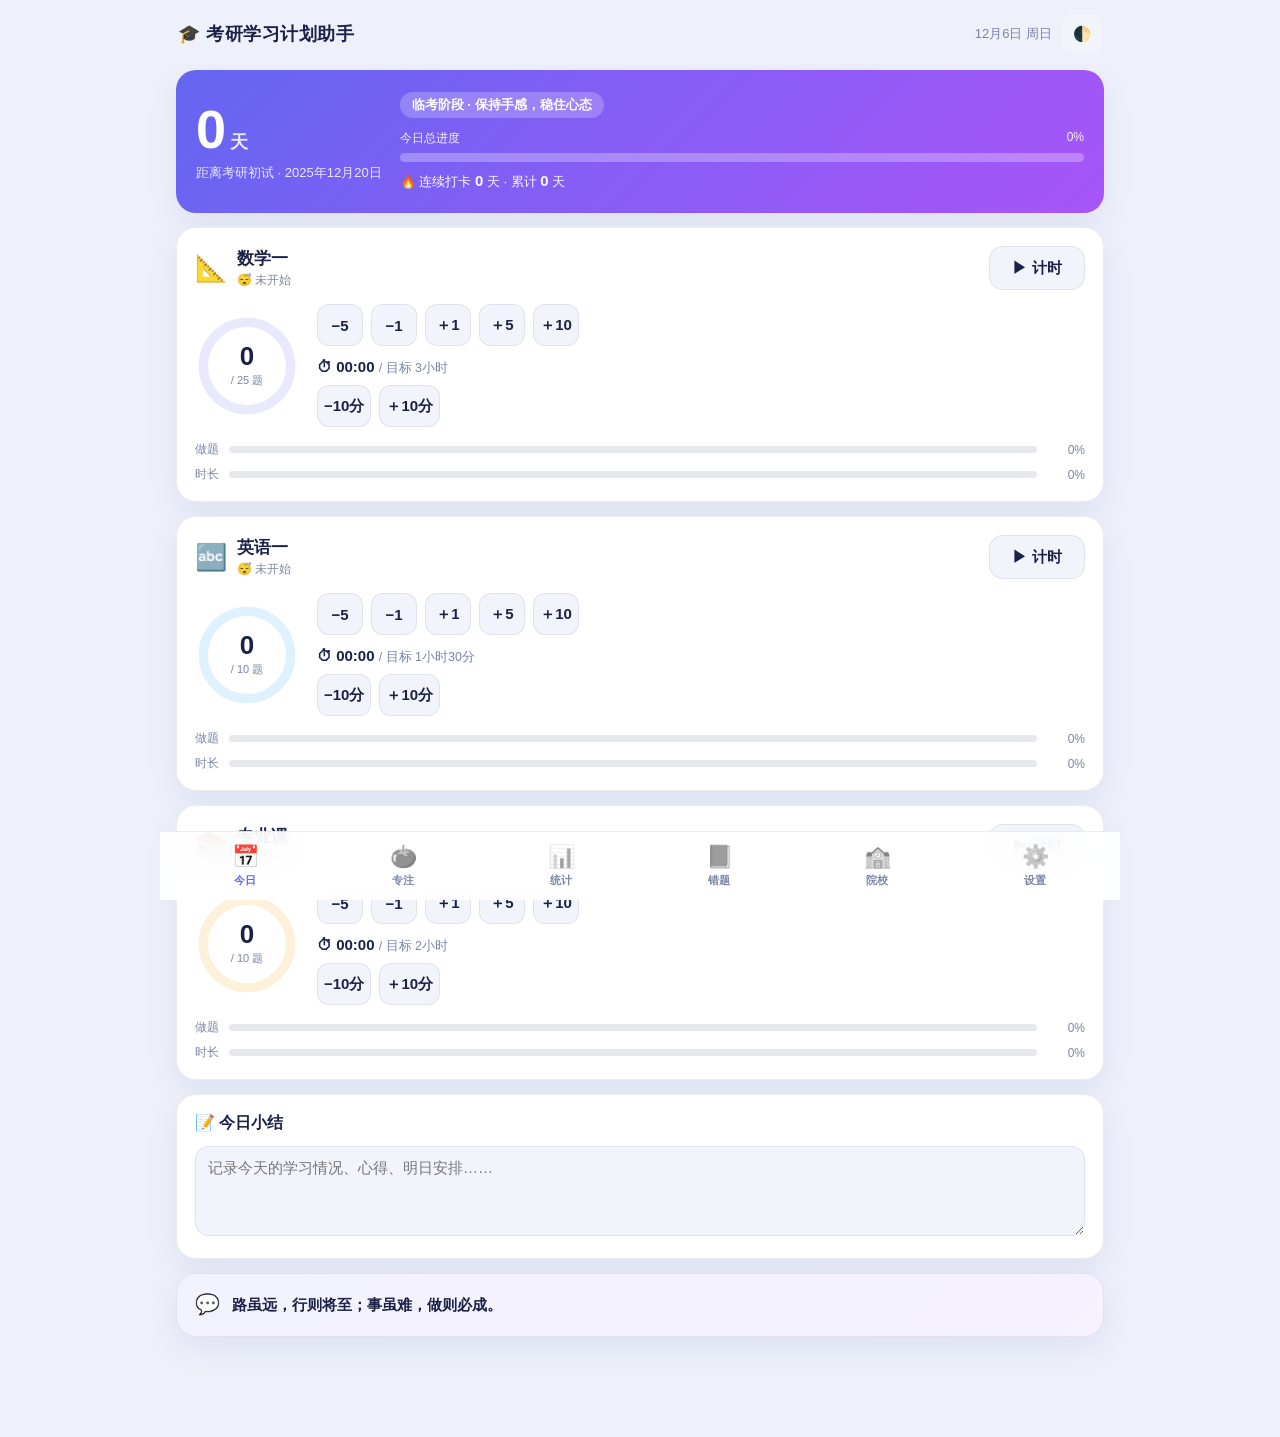
==== index.html @ 438aca84 "考研学习计划助手 v1.0：每日任务/番茄钟/统计/错题/院校信息/PWA" ====
<!DOCTYPE html>
<html lang="zh-CN">
<head>
  <meta charset="utf-8">
  <meta name="viewport" content="width=device-width, initial-scale=1, viewport-fit=cover">
  <meta name="apple-mobile-web-app-capable" content="yes">
  <meta name="mobile-web-app-capable" content="yes">
  <meta name="apple-mobile-web-app-status-bar-style" content="black-translucent">
  <meta name="apple-mobile-web-app-title" content="考研助手">
  <meta name="format-detection" content="telephone=no">
  <meta name="theme-color" content="#6366f1">
  <meta name="description" content="考研学习计划助手：数学一 / 英语一 / 专业课 每日刷题量与学习时长管理">
  <link rel="manifest" href="manifest.webmanifest">
  <link rel="apple-touch-icon" href="icons/icon-180.png">
  <link rel="icon" type="image/png" href="icons/icon-192.png">
  <link rel="stylesheet" href="styles.css">
  <title>考研学习计划助手</title>
</head>
<body>
  <div id="app">

    <!-- ===== 顶栏 ===== -->
    <header class="topbar">
      <div class="brand">🎓 考研学习计划助手</div>
      <div class="topbar-right">
        <span id="todayText" class="today-text"></span>
        <button id="btnTheme" class="icon-btn" title="切换深色模式">🌓</button>
      </div>
    </header>

    <main class="main">

      <!-- ===== 今日 ===== -->
      <section id="page-today" class="page active">
        <div class="card hero">
          <div class="hero-left">
            <div class="hero-count"><span id="countdownNum">--</span><span class="unit">天</span></div>
            <div class="hero-sub">距离考研初试 · <span id="examDateText"></span></div>
          </div>
          <div class="hero-right">
            <div class="phase-badge" id="phaseBadge">备考中</div>
            <div class="hero-progress">
              <div class="hero-progress-label">今日总进度 <span id="overallPct">0%</span></div>
              <div class="progressbar"><div class="progressbar-fill" id="overallFill"></div></div>
            </div>
            <div class="streak-row">🔥 连续打卡 <b id="streakDays">0</b> 天 · 累计 <b id="totalCheckins">0</b> 天</div>
          </div>
        </div>

        <div id="subjectCards"></div>

        <div class="card note-card">
          <div class="card-title">📝 今日小结</div>
          <textarea id="noteInput" placeholder="记录今天的学习情况、心得、明日安排……"></textarea>
        </div>

        <div class="card quote-card">
          <div class="quote-mark">💬</div>
          <div id="quoteText" class="quote-text"></div>
        </div>
      </section>

      <!-- ===== 专注 ===== -->
      <section id="page-focus" class="page">
        <div class="card focus-card">
          <div class="card-title center">🍅 番茄专注</div>
          <div class="subject-chips" id="pomoSubjectChips"></div>
          <div class="pomo-wrap">
            <svg class="pomo-ring" viewBox="0 0 260 260">
              <circle class="pomo-ring-bg" cx="130" cy="130" r="118"></circle>
              <circle class="pomo-ring-fill" id="pomoRing" cx="130" cy="130" r="118"></circle>
            </svg>
            <div class="pomo-center">
              <div class="pomo-time" id="pomoTime">25:00</div>
              <div class="pomo-mode" id="pomoModeText">专注</div>
            </div>
          </div>
          <div class="pomo-controls">
            <button class="btn btn-ghost" data-action="pomoReset" title="重置">↺ 重置</button>
            <button class="btn btn-primary btn-big" id="pomoToggle" data-action="pomoToggle">▶ 开始</button>
            <button class="btn btn-ghost" data-action="pomoSkip" title="跳过本阶段">⏭ 跳过</button>
          </div>
          <div class="pomo-stats">
            今日已完成 <b id="pomoFocusToday">0</b> 个番茄
            <span class="pomo-hint" id="pomoHint"></span>
          </div>
        </div>

        <div class="card">
          <div class="card-title">⏱ 单科计时</div>
          <p class="hint-text">在「今日」页每科卡片上点「开始计时」，专注时长会自动累计到该科今天的学习时间。</p>
        </div>

        <div class="card">
          <div class="card-title">🍅 番茄钟设置</div>
          <div class="form-grid">
            <label class="field">专注时长(分)
              <input type="number" id="set-pomo-focus" min="5" max="120" value="25">
            </label>
            <label class="field">短休息(分)
              <input type="number" id="set-pomo-short" min="1" max="60" value="5">
            </label>
            <label class="field">长休息(分)
              <input type="number" id="set-pomo-long" min="5" max="90" value="15">
            </label>
            <label class="field">几个番茄后长休息
              <input type="number" id="set-pomo-longevery" min="1" max="10" value="4">
            </label>
          </div>
          <label class="switch-row">
            <input type="checkbox" id="set-pomo-auto" checked>
            <span>专注结束后自动开始休息</span>
          </label>
        </div>
      </section>

      <!-- ===== 统计 ===== -->
      <section id="page-stats" class="page">
        <div class="range-toggle">
          <button data-range="7" class="active">近 7 天</button>
          <button data-range="30">近 30 天</button>
        </div>

        <div class="stat-cards">
          <div class="card stat-card">
            <div class="stat-num" id="statTotalProblems">0</div>
            <div class="stat-label">累计做题(题)</div>
          </div>
          <div class="card stat-card">
            <div class="stat-num" id="statTotalTime">0</div>
            <div class="stat-label">累计时长(小时)</div>
          </div>
          <div class="card stat-card">
            <div class="stat-num" id="statAvgTime">0</div>
            <div class="stat-label">日均时长(小时)</div>
          </div>
          <div class="card stat-card">
            <div class="stat-num" id="statBestStreak">0</div>
            <div class="stat-label">最长连击(天)</div>
          </div>
        </div>

        <div class="card">
          <div class="card-title">📈 各科日均</div>
          <div id="statSubjectRows"></div>
        </div>

        <div class="card">
          <div class="card-title">📊 每日做题数</div>
          <canvas id="chartProblems" height="220"></canvas>
          <div class="legend" id="legendProblems"></div>
        </div>

        <div class="card">
          <div class="card-title">⏰ 每日学习时长</div>
          <canvas id="chartTime" height="220"></canvas>
          <div class="legend" id="legendTime"></div>
        </div>

        <div class="card">
          <div class="card-title row-between">
            <span>🗓 打卡日历</span>
            <span class="cal-nav">
              <button class="icon-btn" data-action="calPrev">◀</button>
              <b id="calTitle"></b>
              <button class="icon-btn" data-action="calNext">▶</button>
            </span>
          </div>
          <div class="cal-week">一 二 三 四 五 六 日</div>
          <div id="calGrid" class="cal-grid"></div>
          <div class="cal-legend">
            <span><i style="background:var(--card2)"></i>0%</span>
            <span><i style="background:#c7d2fe"></i>&lt;50%</span>
            <span><i style="background:#818cf8"></i>50–100%</span>
            <span><i style="background:#4f46e5"></i>≥100%</span>
          </div>
        </div>
      </section>

      <!-- ===== 错题 ===== -->
      <section id="page-mistakes" class="page">
        <div class="card">
          <div class="card-title">📕 记录错题</div>
          <form id="mistakeForm" class="mistake-form">
            <div class="form-grid">
              <label class="field">科目
                <select id="mistakeSubject"></select>
              </label>
              <label class="field">错误类型
                <select id="mistakeTag">
                  <option>粗心大意</option>
                  <option>概念不清</option>
                  <option>方法不会</option>
                  <option>计算错误</option>
                  <option>其他</option>
                </select>
              </label>
            </div>
            <label class="field">来源（书/卷/章节，选填）
              <input type="text" id="mistakeSource" placeholder="如：660题 P23 / 2019年真题">
            </label>
            <label class="field">题目要点 / 错误原因
              <textarea id="mistakeContent" rows="2" placeholder="简要记录这道题的知识点或错误原因，方便复习"></textarea>
            </label>
            <button type="submit" class="btn btn-primary btn-block">＋ 加入错题本</button>
          </form>
        </div>

        <div class="mistake-filters" id="mistakeFilters"></div>
        <div id="mistakeList"></div>
      </section>

      <!-- ===== 院校信息 ===== -->
      <section id="page-schools" class="page">
        <div class="card">
          <div class="card-title">🔍 查询院校考试信息</div>
          <p class="hint-text">输入院校或专业名称，直接搜索该校官网发布的招生简章、专业目录、考试大纲、复试分数线等信息（电脑端体验最佳，搜索结果请认准 edu.cn / ac.cn 官网域名）。</p>
          <div class="school-search-row">
            <input type="text" id="schoolSearch" placeholder="如：清华大学 / 计算机 / 金融">
            <button class="btn btn-primary" id="btnSchoolBaidu">百度搜索</button>
            <button class="btn btn-ghost" id="btnSchoolBing">必应搜索</button>
          </div>
        </div>

        <div class="card">
          <div class="card-title">🏛️ 权威入口</div>
          <div class="link-grid" id="officialLinks"></div>
          <div class="sub-title">省级教育考试院（报考、网上确认、查分）</div>
          <div class="link-grid" id="provinceLinks"></div>
        </div>

        <div class="card">
          <div class="card-title">🗓️ 考试信息时间轴（按你设置的考试日期推算）</div>
          <div id="examTimeline"></div>
        </div>

        <div class="card">
          <div class="card-title">🎯 热门院校官方研招网</div>
          <input type="text" id="schoolFilterInput" class="school-filter-input" placeholder="在列表中筛选院校，如：北京 / 计算机类">
          <div class="mistake-filters" id="schoolFilters"></div>
          <div id="schoolList"></div>
          <p class="hint-text">列表未收录的院校：用上方搜索框，或前往「研招网·院校库」查询全部招生单位。</p>
        </div>
      </section>

      <!-- ===== 设置 ===== -->
      <section id="page-settings" class="page">
        <div class="card">
          <div class="card-title">🎯 计划设置</div>
          <label class="field">考研初试日期
            <input type="date" id="set-exam-date">
          </label>
          <div class="subject-settings" id="subjectSettings"></div>
          <button class="btn btn-gradient btn-block" id="btn-smart">✨ 一键智能规划（按剩余天数推荐）</button>
          <p class="hint-text" id="smartHint"></p>
        </div>

        <div class="card">
          <div class="card-title">🔔 每日提醒</div>
          <label class="switch-row">
            <input type="checkbox" id="set-remind-on">
            <span>每天提醒我打卡</span>
          </label>
          <div class="remind-row">
            <label class="field">提醒时间
              <input type="time" id="set-remind-time" value="21:30">
            </label>
            <button class="btn btn-ghost" id="btn-notif-perm">开启系统通知权限</button>
          </div>
          <p class="hint-text">应用打开时会在设定时间弹出提醒；Chrome/Android 支持定时系统通知（iOS 暂不支持定时通知，需保持应用打开）。</p>
        </div>

        <div class="card">
          <div class="card-title">🎨 外观</div>
          <label class="field">主题模式
            <select id="set-theme">
              <option value="auto">跟随系统</option>
              <option value="light">浅色</option>
              <option value="dark">深色</option>
            </select>
          </label>
        </div>

        <div class="card">
          <div class="card-title">💾 数据管理</div>
          <p class="hint-text">所有数据仅保存在这台设备的浏览器里，不会上传到任何服务器。换设备时请先导出备份。</p>
          <div class="btn-row">
            <button class="btn btn-ghost" id="btn-export">导出备份(JSON)</button>
            <button class="btn btn-ghost" id="btn-csv">导出报表(CSV)</button>
          </div>
          <div class="btn-row">
            <button class="btn btn-ghost" id="btn-import">导入备份</button>
            <button class="btn btn-danger" id="btn-clear">清空全部数据</button>
          </div>
          <input type="file" id="file-import" accept=".json,application/json" style="display:none">
        </div>

        <div class="card about-card">
          <div class="card-title">ℹ️ 关于</div>
          <p>考研学习计划助手 v1.0 · 纯本地运行，离线可用。</p>
          <p>科目：数学一 / 英语一 / 专业课 · 功能：每日任务、番茄钟、统计图表、打卡日历、错题本、智能规划、数据备份。</p>
          <p>💡 在 iPad 上使用：用 Safari 打开本应用 → 点右上角「分享」→「添加到主屏幕」，即可像 App 一样全屏使用。</p>
        </div>
      </section>

    </main>

    <!-- ===== 底部导航 ===== -->
    <nav class="tabbar">
      <button class="tab active" data-tab="today"><span class="tab-icon">📅</span><span>今日</span></button>
      <button class="tab" data-tab="focus"><span class="tab-icon">🍅</span><span>专注</span></button>
      <button class="tab" data-tab="stats"><span class="tab-icon">📊</span><span>统计</span></button>
      <button class="tab" data-tab="mistakes"><span class="tab-icon">📕</span><span>错题</span></button>
      <button class="tab" data-tab="schools"><span class="tab-icon">🏫</span><span>院校</span></button>
      <button class="tab" data-tab="settings"><span class="tab-icon">⚙️</span><span>设置</span></button>
    </nav>
  </div>

  <!-- ===== 弹窗 ===== -->
  <div id="modal" class="modal hidden">
    <div class="modal-card">
      <div class="modal-title" id="modalTitle"></div>
      <div class="modal-body" id="modalBody"></div>
      <div class="modal-btns">
        <button class="btn btn-ghost" id="modalCancel">取消</button>
        <button class="btn btn-primary" id="modalOk">确定</button>
      </div>
    </div>
  </div>

  <div id="toast" class="toast"></div>

  <script src="schools-data.js"></script>
  <script src="app.js"></script>
</body>
</html>
---- styles.css ----
/* ============ 考研学习计划助手 - 样式 ============ */
:root {
  --bg: #eef1fa;
  --card: #ffffff;
  --card2: #f2f4fb;
  --text: #1b2147;
  --muted: #7d84a6;
  --primary: #6366f1;
  --primary-2: #8b5cf6;
  --danger: #ef4444;
  --ok: #10b981;
  --border: rgba(27, 33, 71, .08);
  --shadow: 0 10px 30px rgba(80, 90, 160, .10);
  --radius: 20px;
  --math: #6366f1;
  --eng: #0ea5e9;
  --maj: #f59e0b;
}
:root.dark {
  --bg: #0e1120;
  --card: #191d33;
  --card2: #242a48;
  --text: #e9ebf8;
  --muted: #8e95bd;
  --border: rgba(255, 255, 255, .09);
  --shadow: 0 10px 30px rgba(0, 0, 0, .45);
}
@media (prefers-color-scheme: dark) {
  :root:not(.light) {
    --bg: #0e1120;
    --card: #191d33;
    --card2: #242a48;
    --text: #e9ebf8;
    --muted: #8e95bd;
    --border: rgba(255, 255, 255, .09);
    --shadow: 0 10px 30px rgba(0, 0, 0, .45);
  }
}

* { box-sizing: border-box; -webkit-tap-highlight-color: transparent; }
html, body { margin: 0; padding: 0; }
body {
  font-family: -apple-system, BlinkMacSystemFont, "PingFang SC", "Hiragino Sans GB", "Microsoft YaHei", sans-serif;
  background: var(--bg);
  color: var(--text);
  min-height: 100vh;
  -webkit-font-smoothing: antialiased;
  touch-action: manipulation;
  user-select: none;
  -webkit-user-select: none;
}
input, textarea, select { user-select: text; -webkit-user-select: text; }
button { font-family: inherit; color: inherit; }

/* ============ 布局 ============ */
#app { max-width: 960px; margin: 0 auto; padding-bottom: calc(70px + env(safe-area-inset-bottom)); }

.topbar {
  position: sticky; top: 0; z-index: 50;
  display: flex; align-items: center; justify-content: space-between;
  padding: calc(14px + env(safe-area-inset-top)) 18px 10px;
  background: var(--bg);
  background: color-mix(in srgb, var(--bg) 82%, transparent);
  backdrop-filter: blur(18px);
  -webkit-backdrop-filter: blur(18px);
}
.brand { font-size: 18px; font-weight: 800; letter-spacing: .5px; }
.topbar-right { display: flex; align-items: center; gap: 10px; }
.today-text { font-size: 13px; color: var(--muted); }

.main { padding: 6px 16px 16px; display: block; }
.page { display: none; animation: fadein .22s ease; }
.page.active { display: block; }
@keyframes fadein { from { opacity: 0; transform: translateY(6px); } to { opacity: 1; transform: none; } }

/* ============ 卡片 ============ */
.card {
  background: var(--card);
  border: 1px solid var(--border);
  border-radius: var(--radius);
  box-shadow: var(--shadow);
  padding: 18px;
  margin-bottom: 14px;
}
.card-title { font-size: 16px; font-weight: 700; margin-bottom: 12px; }
.card-title.center { text-align: center; }
.row-between { display: flex; align-items: center; justify-content: space-between; }
.hint-text { font-size: 13px; color: var(--muted); line-height: 1.6; margin: 8px 0 0; }

/* ============ Hero ============ */
.hero {
  background: linear-gradient(135deg, #6366f1 0%, #8b5cf6 55%, #a855f7 100%);
  color: #fff; border: none;
  display: flex; gap: 18px; align-items: center;
  padding: 22px 20px;
}
.hero-left { flex: 0 0 auto; }
.hero-count { font-size: 54px; font-weight: 800; line-height: 1; }
.hero-count .unit { font-size: 18px; font-weight: 600; margin-left: 4px; opacity: .85; }
.hero-sub { font-size: 13px; opacity: .85; margin-top: 8px; }
.hero-right { flex: 1; min-width: 0; }
.phase-badge {
  display: inline-block; background: rgba(255,255,255,.22);
  padding: 4px 12px; border-radius: 999px; font-size: 13px; font-weight: 600;
}
.hero-progress { margin-top: 12px; }
.hero-progress-label { font-size: 12px; opacity: .9; margin-bottom: 6px; display: flex; justify-content: space-between; }
.streak-row { margin-top: 10px; font-size: 13px; opacity: .95; }
.streak-row b { font-size: 15px; }

.progressbar { height: 9px; border-radius: 999px; background: rgba(27,33,71,.10); overflow: hidden; }
.progressbar-fill {
  height: 100%; border-radius: 999px;
  background: linear-gradient(90deg, var(--primary), var(--primary-2));
  transition: width .35s ease;
}
.hero .progressbar { background: rgba(255,255,255,.28); }
.hero .progressbar-fill { background: #fff; }

/* ============ 科目卡片 ============ */
.subject-card { --sc: #6366f1; }
.sc-head { display: flex; align-items: center; gap: 10px; }
.sc-icon { font-size: 26px; }
.sc-titles { flex: 1; min-width: 0; }
.sc-title { font-size: 17px; font-weight: 800; }
.sc-status { font-size: 12px; color: var(--muted); margin-top: 2px; }
.sc-timer { min-width: 96px; }
.sc-timer.running { background: var(--sc); color: #fff; animation: pulse 1.6s infinite; }
@keyframes pulse { 0%,100% { box-shadow: 0 0 0 0 rgba(99,102,241,.45); box-shadow: 0 0 0 0 color-mix(in srgb, var(--sc) 45%, transparent); } 50% { box-shadow: 0 0 0 10px transparent; } }

.sc-body { display: flex; align-items: center; gap: 18px; margin-top: 14px; }
.ring-block { position: relative; width: 104px; height: 104px; flex: 0 0 auto; cursor: pointer; }
.ring { width: 100%; height: 100%; transform: rotate(-90deg); }
.ring-bg, .ring-fill { fill: none; stroke-width: 9; }
.ring-bg { stroke: rgba(99, 102, 241, .15); stroke: color-mix(in srgb, var(--sc) 14%, transparent); }
.ring-fill { stroke-linecap: round; transition: stroke-dashoffset .4s ease; }
.ring-center {
  position: absolute; inset: 0; display: flex; flex-direction: column;
  align-items: center; justify-content: center; pointer-events: none;
}
.ring-num { font-size: 26px; font-weight: 800; line-height: 1; }
.ring-cap { font-size: 11px; color: var(--muted); margin-top: 4px; }
.ring-over { color: var(--ok); }

.sc-side { flex: 1; min-width: 0; }
.sc-btns { display: flex; gap: 8px; flex-wrap: wrap; }
.sc-time { font-size: 15px; font-weight: 700; margin-top: 12px; cursor: pointer; color: var(--text); }
.sc-time small { color: var(--muted); font-weight: 400; }
.sc-time-btns { display: flex; gap: 8px; margin-top: 8px; }
.sc-bars { margin-top: 14px; display: flex; flex-direction: column; gap: 8px; }
.mini-row { display: flex; align-items: center; gap: 10px; font-size: 12px; color: var(--muted); }
.mini-row .progressbar { flex: 1; height: 7px; }
.mini-row span:last-child { width: 38px; text-align: right; }

/* ============ 按钮 ============ */
.btn {
  appearance: none; border: none; cursor: pointer;
  min-height: 44px; padding: 0 18px; border-radius: 14px;
  font-size: 15px; font-weight: 600; transition: transform .1s, opacity .15s;
  display: inline-flex; align-items: center; justify-content: center; gap: 6px;
}
.btn:active { transform: scale(.96); }
.btn-primary { background: linear-gradient(135deg, var(--primary), var(--primary-2)); color: #fff; box-shadow: 0 6px 18px rgba(99,102,241,.35); }
.btn-gradient { background: linear-gradient(135deg, #f59e0b, #ef4444); color: #fff; box-shadow: 0 6px 18px rgba(245,158,11,.3); }
.btn-ghost { background: var(--card2); color: var(--text); border: 1px solid var(--border); }
.btn-danger { background: #fdecec; background: color-mix(in srgb, var(--danger) 12%, var(--card)); color: var(--danger); border: 1px solid rgba(239, 68, 68, .3); border: 1px solid color-mix(in srgb, var(--danger) 30%, transparent); }
.btn-big { flex: 1.4; font-size: 17px; }
.btn-block { width: 100%; }
.btn-row { display: flex; gap: 10px; margin-top: 10px; }
.btn-row .btn { flex: 1; }

.step-btn {
  appearance: none; border: 1px solid var(--border); background: var(--card2);
  color: var(--text); cursor: pointer; border-radius: 12px;
  min-width: 46px; min-height: 42px; font-size: 15px; font-weight: 700;
  transition: transform .1s;
}
.step-btn:active { transform: scale(.92); }

.icon-btn {
  appearance: none; border: none; background: var(--card2); color: var(--text);
  cursor: pointer; border-radius: 12px; min-width: 40px; min-height: 40px;
  font-size: 15px; display: inline-flex; align-items: center; justify-content: center;
}

/* ============ 表单 ============ */
.field { display: block; font-size: 13px; color: var(--muted); margin-bottom: 12px; font-weight: 600; }
.field input, .field select, .field textarea {
  display: block; width: 100%; margin-top: 6px;
  background: var(--card2); color: var(--text);
  border: 1.5px solid var(--border); border-radius: 12px;
  padding: 11px 12px; font-size: 16px; font-family: inherit;
  outline: none; -webkit-appearance: none; appearance: none;
}
.field input:focus, .field select:focus, .field textarea:focus { border-color: var(--primary); }
.form-grid { display: grid; grid-template-columns: 1fr 1fr; gap: 0 12px; }
textarea { resize: vertical; min-height: 72px; }
#noteInput { width: 100%; min-height: 90px; background: var(--card2); border: 1.5px solid var(--border); border-radius: 14px; padding: 12px; font-size: 15px; color: var(--text); font-family: inherit; outline: none; }
#noteInput:focus { border-color: var(--primary); }

.switch-row { display: flex; align-items: center; gap: 10px; font-size: 15px; font-weight: 600; cursor: pointer; margin-top: 10px; }
.switch-row input { width: 22px; height: 22px; accent-color: var(--primary); }
.remind-row { display: flex; gap: 10px; align-items: flex-end; margin-top: 6px; flex-wrap: wrap; }
.remind-row .field { margin-bottom: 0; flex: 1; min-width: 140px; }

/* ============ 科目设置 ============ */
.subj-set { border: 1px solid var(--border); border-radius: 16px; padding: 14px; margin-bottom: 12px; background: var(--card2); }
.subj-set-head { display: flex; align-items: center; gap: 8px; margin-bottom: 10px; font-size: 16px; }
.subj-set-head input { background: transparent; border: none; border-bottom: 1.5px dashed var(--border); color: var(--text); font-size: 16px; font-weight: 700; padding: 4px 6px; outline: none; width: 100%; }

/* ============ 底部导航 ============ */
.tabbar {
  position: fixed; bottom: 0; left: 50%; transform: translateX(-50%);
  width: 100%; max-width: 960px; z-index: 60;
  display: flex;
  background: var(--card);
  background: color-mix(in srgb, var(--card) 88%, transparent);
  backdrop-filter: blur(20px);
  -webkit-backdrop-filter: blur(20px);
  border-top: 1px solid var(--border);
  padding: 6px 6px calc(6px + env(safe-area-inset-bottom));
}
.tab {
  flex: 1; appearance: none; border: none; background: transparent; cursor: pointer;
  display: flex; flex-direction: column; align-items: center; gap: 3px;
  padding: 6px 0; border-radius: 14px; color: var(--muted);
  font-size: 11px; font-weight: 600; transition: color .15s;
}
.tab-icon { font-size: 22px; filter: grayscale(1) opacity(.65); transition: filter .15s; }
.tab.active { color: var(--primary); }
.tab.active .tab-icon { filter: none; }

/* ============ 统计 ============ */
.range-toggle { display: flex; background: var(--card); border: 1px solid var(--border); border-radius: 14px; padding: 4px; margin-bottom: 14px; box-shadow: var(--shadow); }
.range-toggle button {
  flex: 1; appearance: none; border: none; background: transparent; cursor: pointer;
  min-height: 40px; border-radius: 11px; font-size: 15px; font-weight: 700; color: var(--muted);
}
.range-toggle button.active { background: linear-gradient(135deg, var(--primary), var(--primary-2)); color: #fff; }
.stat-cards { display: grid; grid-template-columns: repeat(auto-fit, minmax(150px, 1fr)); gap: 12px; }
.stat-card { text-align: center; padding: 16px 10px; }
.stat-num { font-size: 30px; font-weight: 800; background: linear-gradient(135deg, var(--primary), var(--primary-2)); -webkit-background-clip: text; background-clip: text; color: transparent; }
.stat-label { font-size: 12px; color: var(--muted); margin-top: 4px; }
.legend { display: flex; flex-wrap: wrap; gap: 12px; margin-top: 10px; font-size: 12px; color: var(--muted); }
.legend span { display: inline-flex; align-items: center; gap: 5px; }
.legend i { width: 10px; height: 10px; border-radius: 3px; display: inline-block; }
canvas { width: 100%; }
.subj-stat-row { display: flex; align-items: center; justify-content: space-between; padding: 9px 0; border-bottom: 1px dashed var(--border); font-size: 14px; }
.subj-stat-row:last-child { border-bottom: none; }

/* ============ 日历 ============ */
.cal-nav { display: inline-flex; align-items: center; gap: 8px; }
.cal-nav b { min-width: 92px; text-align: center; font-size: 14px; }
.cal-week { display: grid; grid-template-columns: repeat(7, 1fr); text-align: center; font-size: 12px; color: var(--muted); margin: 8px 0 6px; }
.cal-grid { display: grid; grid-template-columns: repeat(7, 1fr); gap: 6px; }
.cal-cell {
  appearance: none; border: none; cursor: pointer; aspect-ratio: 1;
  border-radius: 12px; font-size: 14px; font-weight: 600;
  display: flex; align-items: center; justify-content: center;
  background: var(--card2); color: var(--text);
}
.cal-cell.today { outline: 2.5px solid var(--primary); outline-offset: 1px; }
.cal-cell.future { opacity: .35; pointer-events: none; }
.cal-legend { display: flex; gap: 12px; font-size: 11px; color: var(--muted); margin-top: 10px; flex-wrap: wrap; }
.cal-legend i { width: 12px; height: 12px; border-radius: 4px; display: inline-block; margin-right: 4px; vertical-align: -2px; }

/* ============ 番茄钟 ============ */
.subject-chips { display: flex; gap: 8px; justify-content: center; flex-wrap: wrap; margin-bottom: 14px; }
.chip {
  appearance: none; border: 1.5px solid var(--border); background: var(--card2); color: var(--text);
  cursor: pointer; border-radius: 999px; padding: 8px 16px; font-size: 14px; font-weight: 700;
}
.pomo-wrap { position: relative; width: min(280px, 76vw); margin: 6px auto 4px; }
.pomo-ring { width: 100%; height: auto; transform: rotate(-90deg); display: block; }
.pomo-ring-bg, .pomo-ring-fill { fill: none; stroke-width: 10; }
.pomo-ring-bg { stroke: rgba(99, 102, 241, .14); stroke: color-mix(in srgb, var(--primary) 13%, transparent); }
.pomo-ring-fill { stroke: var(--primary); stroke-linecap: round; transition: stroke-dashoffset .3s linear; }
.pomo-center { position: absolute; inset: 0; display: flex; flex-direction: column; align-items: center; justify-content: center; }
.pomo-time { font-size: 52px; font-weight: 800; letter-spacing: 2px; font-variant-numeric: tabular-nums; }
.pomo-mode { font-size: 14px; font-weight: 700; color: var(--muted); margin-top: 2px; padding: 3px 14px; border-radius: 999px; background: var(--card2); }
.pomo-controls { display: flex; gap: 10px; margin-top: 16px; }
.pomo-stats { text-align: center; font-size: 13px; color: var(--muted); margin-top: 14px; }
.pomo-stats b { color: var(--text); font-size: 15px; }
.pomo-hint { display: block; margin-top: 4px; }

/* ============ 错题 ============ */
.mistake-filters { display: flex; gap: 8px; flex-wrap: wrap; margin-bottom: 12px; }
.mistake-item.mastered { opacity: .55; }
.mi-head { display: flex; align-items: center; gap: 8px; flex-wrap: wrap; }
.mi-badge { padding: 3px 10px; border-radius: 999px; font-size: 12px; font-weight: 700; white-space: nowrap; }
.mi-meta { font-size: 12px; color: var(--muted); flex: 1; min-width: 120px; }
.mi-actions { display: flex; gap: 4px; }
.mi-content { font-size: 15px; line-height: 1.6; margin-top: 8px; word-break: break-all; }
.mi-content.mastered-text { text-decoration: line-through; }
.mistake-empty { text-align: center; color: var(--muted); font-size: 14px; padding: 30px 0; }

/* ============ 名言 ============ */
.quote-card { display: flex; gap: 12px; align-items: flex-start; background: var(--card); background: linear-gradient(135deg, color-mix(in srgb, var(--primary) 8%, var(--card)), color-mix(in srgb, var(--primary-2) 8%, var(--card))); }
.quote-mark { font-size: 20px; }
.quote-text { font-size: 15px; line-height: 1.7; font-weight: 600; }

/* ============ 弹窗 & Toast ============ */
.modal {
  position: fixed; inset: 0; z-index: 100;
  background: rgba(10, 12, 30, .5);
  backdrop-filter: blur(4px); -webkit-backdrop-filter: blur(4px);
  display: flex; align-items: center; justify-content: center; padding: 24px;
  opacity: 1; transition: opacity .2s;
}
.modal.hidden { opacity: 0; pointer-events: none; }
.modal-card {
  background: var(--card); border-radius: 22px; padding: 22px;
  width: 100%; max-width: 460px; max-height: 80vh; overflow-y: auto;
  box-shadow: 0 20px 60px rgba(0,0,0,.3);
  transform: translateY(0); transition: transform .2s;
}
.modal.hidden .modal-card { transform: translateY(16px); }
.modal-title { font-size: 17px; font-weight: 800; margin-bottom: 12px; }
.modal-body { font-size: 15px; line-height: 1.7; }
.modal-body .day-row { display: flex; justify-content: space-between; padding: 7px 0; border-bottom: 1px dashed var(--border); font-size: 14px; }
.modal-body .day-row:last-of-type { border-bottom: none; }
.modal-btns { display: flex; gap: 10px; margin-top: 18px; }
.modal-btns .btn { flex: 1; }

.toast {
  position: fixed; left: 50%; transform: translateX(-50%) translateY(20px);
  bottom: calc(86px + env(safe-area-inset-bottom)); z-index: 120;
  background: rgba(20, 24, 50, .92); color: #fff;
  padding: 12px 22px; border-radius: 999px; font-size: 14px; font-weight: 600;
  opacity: 0; pointer-events: none; transition: all .25s; max-width: 86vw; text-align: center;
}
.toast.show { opacity: 1; transform: translateX(-50%) translateY(0); }

/* ============ 院校信息 ============ */
.school-search-row { display: flex; gap: 8px; margin-top: 10px; flex-wrap: wrap; }
.school-search-row input {
  flex: 1; min-width: 180px; background: var(--card2); border: 1.5px solid var(--border);
  border-radius: 12px; padding: 11px 12px; font-size: 16px; color: var(--text); outline: none;
}
.school-search-row input:focus { border-color: var(--primary); }
.link-grid { display: grid; grid-template-columns: repeat(auto-fill, minmax(230px, 1fr)); gap: 10px; }
.link-card {
  display: flex; gap: 10px; align-items: center; background: var(--card2);
  border: 1px solid var(--border); border-radius: 14px; padding: 12px;
  text-decoration: none; color: var(--text); transition: transform .1s;
}
.link-card:active { transform: scale(.98); }
.link-icon { font-size: 22px; }
.link-name { font-size: 14px; font-weight: 700; }
.link-desc { font-size: 12px; color: var(--muted); margin-top: 2px; }
.sub-title { font-size: 13px; color: var(--muted); margin: 14px 0 8px; font-weight: 700; }
.tl-row { display: flex; gap: 12px; padding: 9px 0; border-bottom: 1px dashed var(--border); }
.tl-row:last-of-type { border-bottom: none; }
.tl-date { flex: 0 0 86px; font-size: 12px; color: var(--muted); font-weight: 600; padding-top: 3px; font-variant-numeric: tabular-nums; }
.tl-title { font-size: 14px; font-weight: 700; }
.tl-desc { font-size: 12px; color: var(--muted); margin-top: 2px; }
.school-row { display: flex; align-items: center; gap: 10px; padding: 12px 0; border-bottom: 1px dashed var(--border); }
.school-row:last-child { border-bottom: none; }
.school-info { flex: 1; min-width: 0; }
.school-name { font-size: 15px; font-weight: 700; }
.school-meta { font-size: 12px; color: var(--muted); margin-top: 2px; word-break: break-all; }
.school-tags i {
  font-style: normal; font-size: 10px; background: rgba(99, 102, 241, .12);
  background: color-mix(in srgb, var(--primary) 12%, transparent);
  color: var(--primary); padding: 1px 6px; border-radius: 6px; margin-left: 4px; vertical-align: 1px;
}
.school-actions { display: flex; gap: 8px; }
.school-actions .btn { min-height: 40px; padding: 0 14px; font-size: 13px; }
.school-filter-input {
  width: 100%; background: var(--card2); border: 1.5px solid var(--border); border-radius: 12px;
  padding: 10px 12px; font-size: 15px; color: var(--text); outline: none; margin-bottom: 10px;
}
.school-filter-input:focus { border-color: var(--primary); }

/* ============ 响应式 ============ */
@media (max-width: 560px) {
  .hero { flex-direction: column; text-align: center; }
  .hero-left { flex: none; }
  .sc-body { flex-direction: column; }
  .ring-block { width: 120px; height: 120px; }
  .sc-side { width: 100%; text-align: center; }
  .sc-btns { justify-content: center; }
  .sc-time-btns { justify-content: center; }
  .form-grid { grid-template-columns: 1fr; }
  .pomo-time { font-size: 44px; }
  .hero-progress-label { justify-content: center; gap: 6px; }
  .school-actions .btn { padding: 0 10px; font-size: 12px; }
}
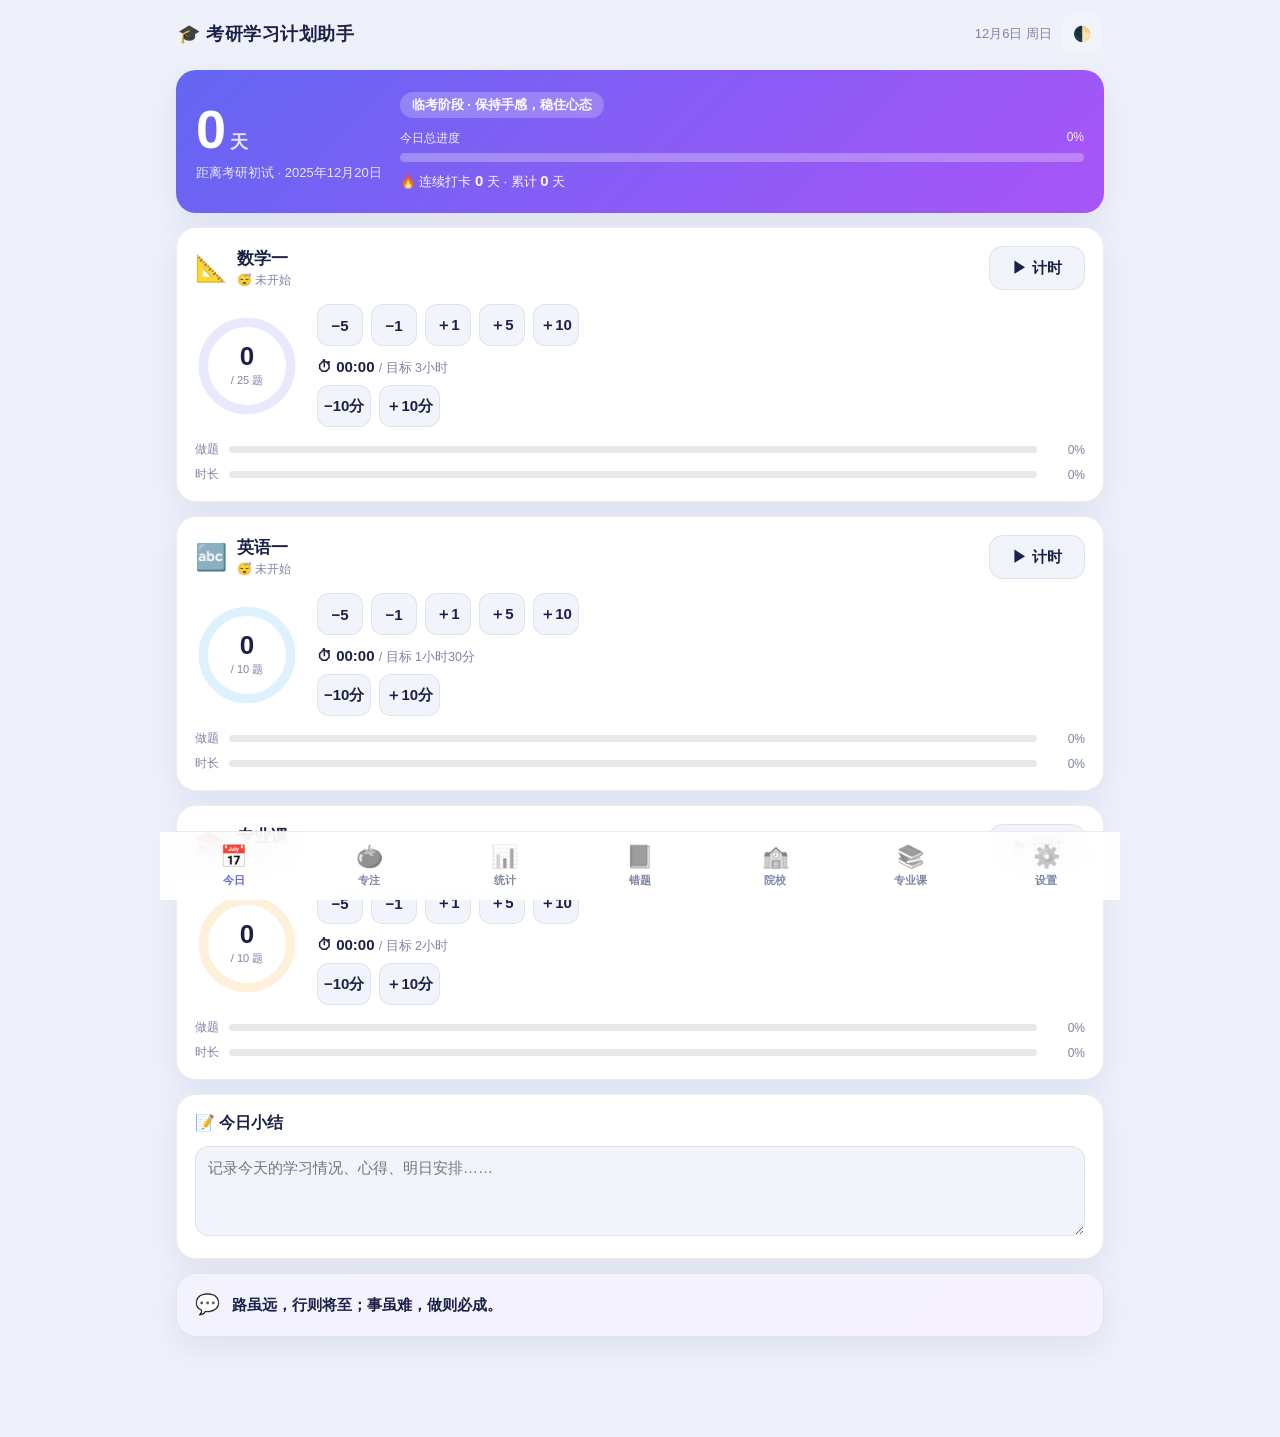
==== commit ffa66cb4: "专业课：新增西电811资源页（近8年真题+精选课后题+观看清单）" ====
--- a/index.html
+++ b/index.html
@@ -243,6 +243,11 @@
         </div>
       </section>
 
+      <!-- ===== 专业课 811 ===== -->
+      <section id="page-major" class="page">
+        <div id="majorContent"></div>
+      </section>
+
       <!-- ===== 设置 ===== -->
       <section id="page-settings" class="page">
         <div class="card">
@@ -312,6 +317,7 @@
       <button class="tab" data-tab="stats"><span class="tab-icon">📊</span><span>统计</span></button>
       <button class="tab" data-tab="mistakes"><span class="tab-icon">📕</span><span>错题</span></button>
       <button class="tab" data-tab="schools"><span class="tab-icon">🏫</span><span>院校</span></button>
+      <button class="tab" data-tab="major"><span class="tab-icon">📚</span><span>专业课</span></button>
       <button class="tab" data-tab="settings"><span class="tab-icon">⚙️</span><span>设置</span></button>
     </nav>
   </div>
--- a/styles.css
+++ b/styles.css
@@ -386,3 +386,11 @@
   .hero-progress-label { justify-content: center; gap: 6px; }
   .school-actions .btn { padding: 0 10px; font-size: 12px; }
 }
+
+/* ===== 专业课 811 资源页 ===== */
+.major-list { display: flex; flex-direction: column; gap: 10px; }
+.major-item { padding: 10px 12px; border-radius: 12px; background: var(--card-sub, rgba(127,127,127,.08)); font-size: 14px; line-height: 1.5; }
+.major-item b { display: block; margin-bottom: 2px; }
+.major-where { margin-top: 4px; font-size: 12px; color: var(--muted, #8a8a8a); word-break: break-all; }
+.major-item .tag { display: inline-block; margin: 2px 4px 2px 0; padding: 1px 8px; border-radius: 999px; font-size: 12px; background: #f59e0b22; color: #f59e0b; }
+.major-item a { color: #0ea5e9; text-decoration: none; }
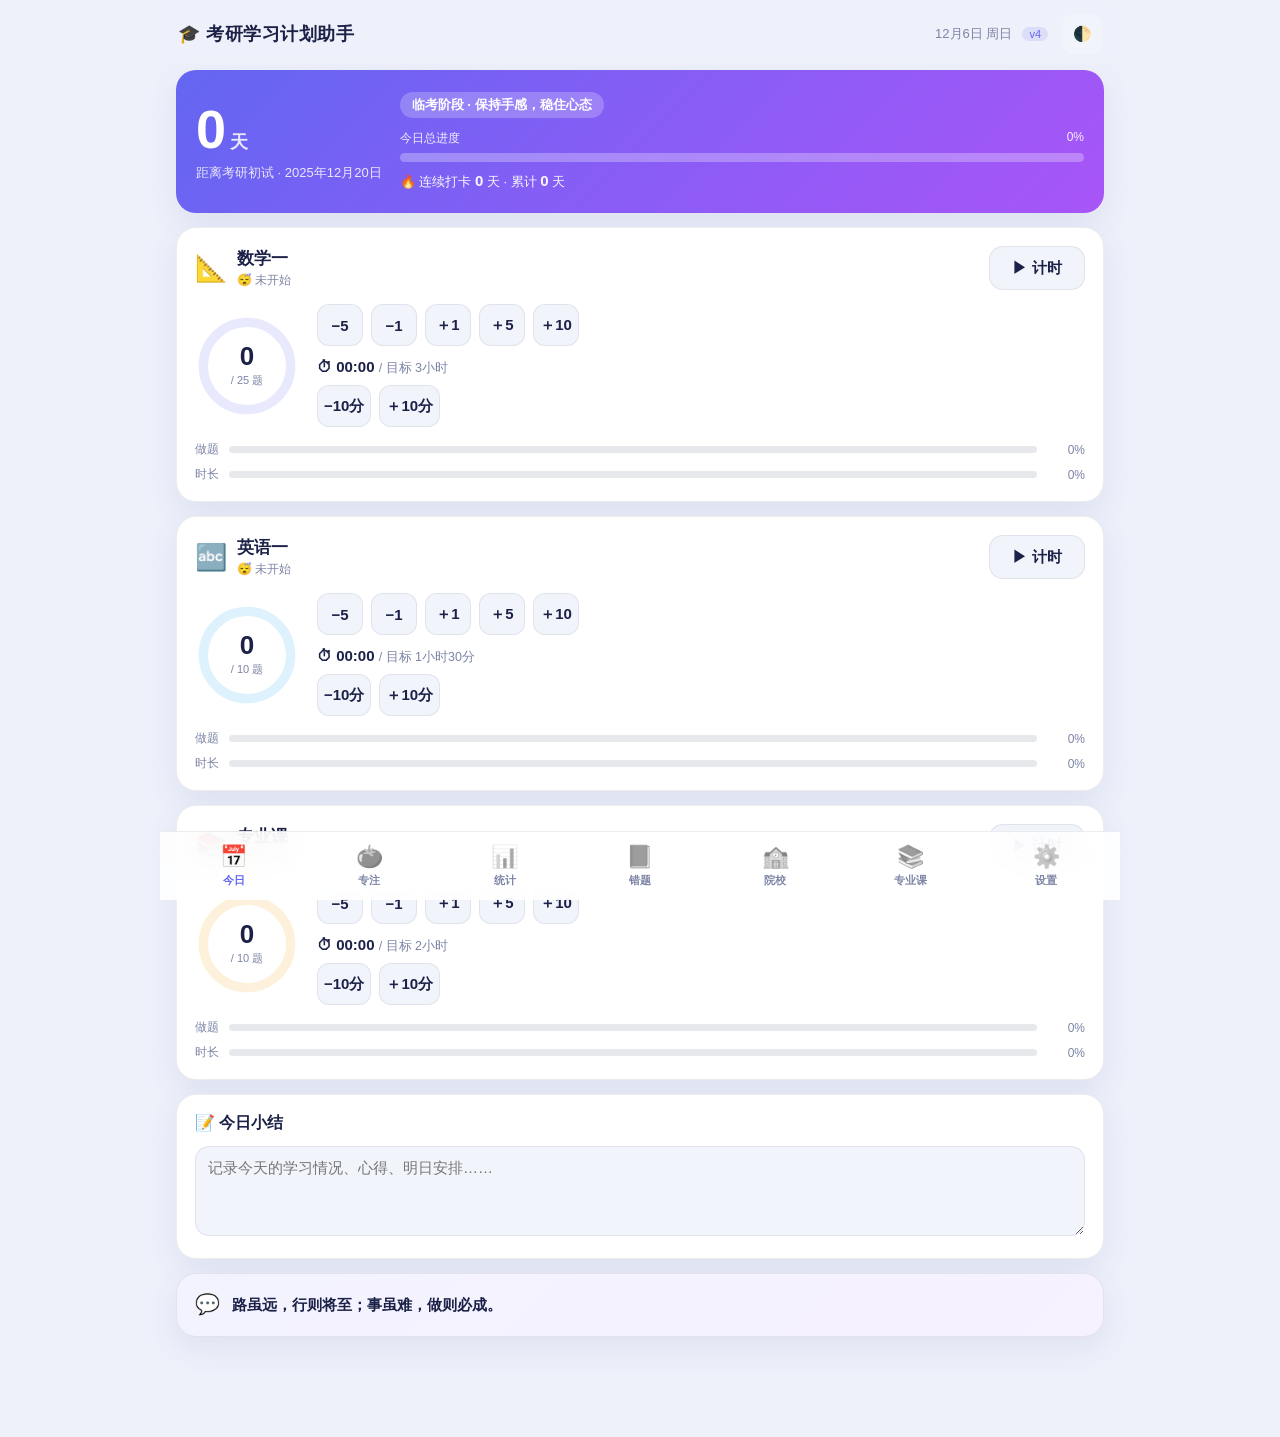
==== commit dbb9ea04: "专业课页：加版本标签v4+渲染出错兜底提示，便于诊断iPad缓存问题" ====
--- a/index.html
+++ b/index.html
@@ -13,7 +13,7 @@
   <link rel="manifest" href="manifest.webmanifest">
   <link rel="apple-touch-icon" href="icons/icon-180.png">
   <link rel="icon" type="image/png" href="icons/icon-192.png">
-  <link rel="stylesheet" href="styles.css">
+  <link rel="stylesheet" href="styles.css?v=4">
   <title>考研学习计划助手</title>
 </head>
 <body>
@@ -24,6 +24,7 @@
       <div class="brand">🎓 考研学习计划助手</div>
       <div class="topbar-right">
         <span id="todayText" class="today-text"></span>
+        <span class="ver-tag" id="verTag" title="版本号：出现 v4 说明已是最新版">v4</span>
         <button id="btnTheme" class="icon-btn" title="切换深色模式">🌓</button>
       </div>
     </header>
@@ -336,7 +337,7 @@
 
   <div id="toast" class="toast"></div>
 
-  <script src="schools-data.js"></script>
-  <script src="app.js"></script>
+  <script src="schools-data.js?v=4"></script>
+  <script src="app.js?v=4"></script>
 </body>
 </html>
--- a/styles.css
+++ b/styles.css
@@ -394,3 +394,5 @@
 .major-where { margin-top: 4px; font-size: 12px; color: var(--muted, #8a8a8a); word-break: break-all; }
 .major-item .tag { display: inline-block; margin: 2px 4px 2px 0; padding: 1px 8px; border-radius: 999px; font-size: 12px; background: #f59e0b22; color: #f59e0b; }
 .major-item a { color: #0ea5e9; text-decoration: none; }
+
+.ver-tag { font-size: 11px; padding: 1px 7px; border-radius: 999px; background: #6366f122; color: var(--accent, #6366f1); margin-right: 4px; vertical-align: middle; }
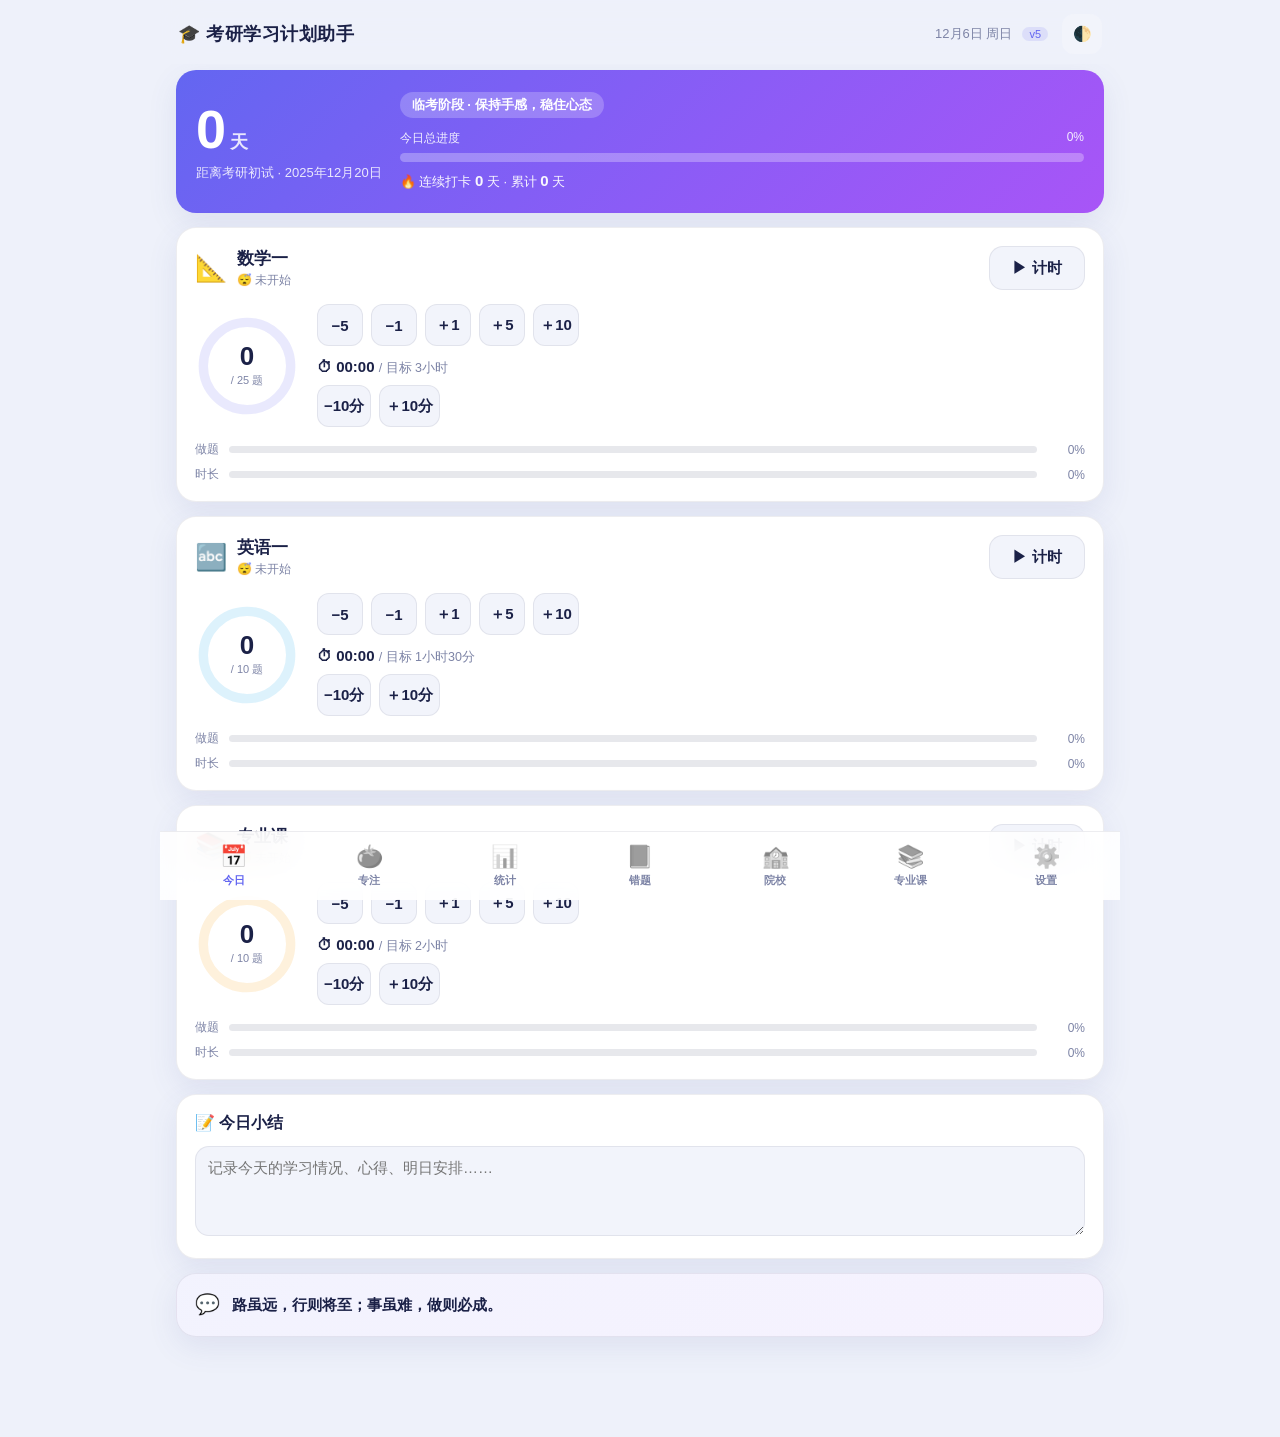
==== commit ca239b1b: "专业课：新增可作答题库（2025/2026真题套卷题卡43题+官方教材课后题精选22题，写答案/看答案/看解析/标掌握）" ====
--- a/index.html
+++ b/index.html
@@ -13,7 +13,7 @@
   <link rel="manifest" href="manifest.webmanifest">
   <link rel="apple-touch-icon" href="icons/icon-180.png">
   <link rel="icon" type="image/png" href="icons/icon-192.png">
-  <link rel="stylesheet" href="styles.css?v=4">
+  <link rel="stylesheet" href="styles.css?v=5">
   <title>考研学习计划助手</title>
 </head>
 <body>
@@ -24,7 +24,7 @@
       <div class="brand">🎓 考研学习计划助手</div>
       <div class="topbar-right">
         <span id="todayText" class="today-text"></span>
-        <span class="ver-tag" id="verTag" title="版本号：出现 v4 说明已是最新版">v4</span>
+        <span class="ver-tag" id="verTag" title="版本号：出现 v5 说明已是最新版">v5</span>
         <button id="btnTheme" class="icon-btn" title="切换深色模式">🌓</button>
       </div>
     </header>
@@ -337,7 +337,8 @@
 
   <div id="toast" class="toast"></div>
 
-  <script src="schools-data.js?v=4"></script>
-  <script src="app.js?v=4"></script>
+  <script src="schools-data.js?v=5"></script>
+  <script src="major-bank.js?v=5"></script>
+  <script src="app.js?v=5"></script>
 </body>
 </html>
--- a/styles.css
+++ b/styles.css
@@ -396,3 +396,16 @@
 .major-item a { color: #0ea5e9; text-decoration: none; }
 
 .ver-tag { font-size: 11px; padding: 1px 7px; border-radius: 999px; background: #6366f122; color: var(--accent, #6366f1); margin-right: 4px; vertical-align: middle; }
+
+/* ===== 专业课 题库 ===== */
+.major-filters { display: flex; flex-wrap: wrap; gap: 6px; margin: 8px 0; }
+.major-sub-title { margin: 12px 0 4px; font-weight: 600; font-size: 14px; }
+.major-sub-title a, .bank-link { color: #0ea5e9; text-decoration: none; font-size: 12px; }
+.bank-item { padding: 12px; }
+.bank-head { display: flex; align-items: center; gap: 6px; flex-wrap: wrap; margin-bottom: 6px; }
+.bank-q { font-size: 14px; line-height: 1.6; margin-bottom: 4px; }
+.bank-src { font-size: 12px; color: var(--muted, #8a8a8a); margin-bottom: 6px; }
+.bank-answer { width: 100%; min-height: 56px; padding: 8px 10px; border-radius: 10px; border: 1px solid rgba(127,127,127,.35); background: transparent; color: inherit; font-size: 14px; box-sizing: border-box; resize: vertical; }
+.bank-btns { display: flex; gap: 6px; flex-wrap: wrap; margin-top: 6px; }
+.bank-ans, .bank-sol { margin-top: 8px; padding: 8px 10px; border-radius: 10px; font-size: 13px; line-height: 1.6; background: rgba(34,197,94,.10); }
+.bank-sol { background: rgba(14,165,233,.10); }
